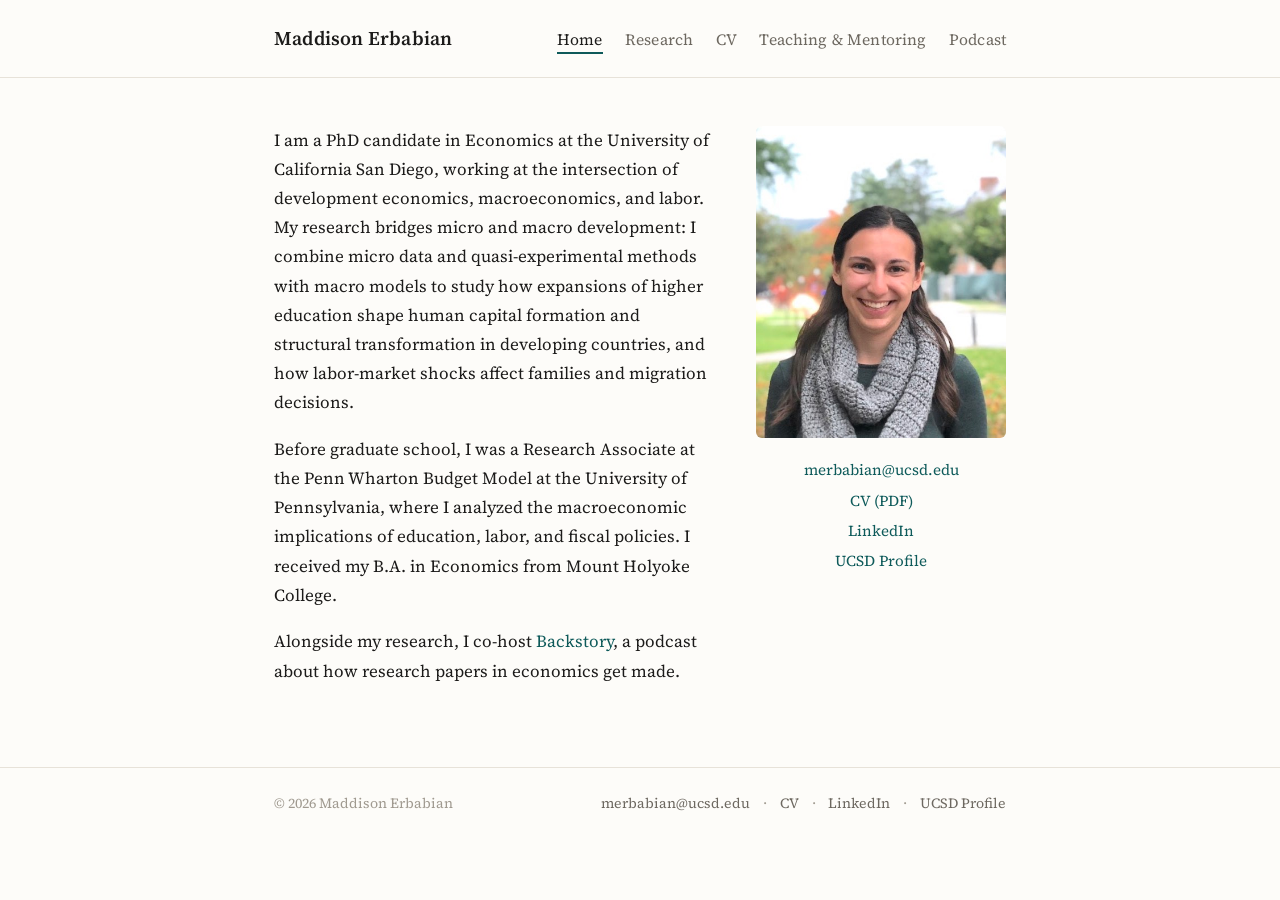
==== index.html @ f3ff4b71 "Add files via upload" ====
<!DOCTYPE html>
<html lang="en">
<head>
<meta charset="utf-8">
<meta name="viewport" content="width=device-width, initial-scale=1">
<title>Maddison Erbabian — Economics PhD Candidate, UC San Diego</title>
<meta name="description" content="Maddison Erbabian is an Economics PhD candidate at UC San Diego working on micro to macro development: higher education expansion, human capital formation, and structural transformation in developing countries.">
<link rel="canonical" href="https://maddisonerbabian.github.io/">
<meta property="og:title" content="Maddison Erbabian — Economics PhD Candidate, UC San Diego">
<meta property="og:description" content="Research in development economics, macroeconomics, and labor: higher education expansion, human capital formation, and structural transformation.">
<meta property="og:url" content="https://maddisonerbabian.github.io/">
<meta property="og:type" content="profile">
<meta property="og:image" content="https://maddisonerbabian.github.io/images/maddison-erbabian.jpg">
<link rel="preconnect" href="https://fonts.googleapis.com">
<link rel="preconnect" href="https://fonts.gstatic.com" crossorigin>
<link href="https://fonts.googleapis.com/css2?family=Source+Serif+4:ital,opsz,wght@0,8..60,400..700;1,8..60,400..700&display=swap" rel="stylesheet">
<link rel="stylesheet" href="style.css">
<script type="application/ld+json">
{
  "@context": "https://schema.org",
  "@type": "Person",
  "name": "Maddison Erbabian",
  "alternateName": "Maddie Erbabian",
  "jobTitle": "PhD Candidate in Economics",
  "email": "mailto:merbabian@ucsd.edu",
  "url": "https://maddisonerbabian.github.io/",
  "image": "https://maddisonerbabian.github.io/images/maddison-erbabian.jpg",
  "affiliation": {
    "@type": "CollegeOrUniversity",
    "name": "University of California San Diego"
  },
  "alumniOf": [
    { "@type": "CollegeOrUniversity", "name": "Mount Holyoke College" }
  ],
  "knowsAbout": ["Macro Development", "Development Economics", "Macroeconomics", "Labor Economics", "Higher Education", "Human Capital", "Structural Transformation"],
  "sameAs": [
    "https://www.linkedin.com/in/maddison-erbabian/",
    "https://economics.ucsd.edu/graduate-program/about/grad-profiles/cohort-2022/erbabian-maddie.html",
    "https://budgetmodel.wharton.upenn.edu/a/maddison-erbabian/",
    "https://sites.google.com/view/maddisonerbabian/"
  ]
}
</script>
</head>
<body>

<header>
  <div class="container header-inner">
    <div class="site-name"><a href="index.html">Maddison Erbabian</a></div>
    <nav>
      <ul>
        <li><a href="index.html" class="active">Home</a></li>
        <li><a href="research.html">Research</a></li>
        <li><a href="files/Maddison_Erbabian_CV.pdf">CV</a></li>
        <li><a href="teaching.html">Teaching &amp; Mentoring</a></li>
        <li><a href="podcast.html">Podcast</a></li>
      </ul>
    </nav>
  </div>
</header>

<main>
  <div class="container">
    <div class="home-grid">
      <div>
        <p>I am a PhD candidate in Economics at the University of California San Diego, working at the intersection of development economics, macroeconomics, and labor. My research bridges micro and macro development: I combine micro data and quasi-experimental methods with macro models to study how expansions of higher education shape human capital formation and structural transformation in developing countries, and how labor-market shocks affect families and migration decisions.</p>
        <p>Before graduate school, I was a Research Associate at the Penn Wharton Budget Model at the University of Pennsylvania, where I analyzed the macroeconomic implications of education, labor, and fiscal policies. I received my B.A. in Economics from Mount Holyoke College.</p>
        <p>Alongside my research, I co-host <a href="podcast.html">Backstory</a>, a podcast about how research papers in economics get made.</p>

        <!-- NEWS BLOCK — removed 2026-07-23 at Maddie's request (felt too flashy for now).
             To bring it back, uncomment this block; the .news styles are still in style.css.
        <div class="news">
          <strong>News</strong>
          <p>July 2026 — <em>Love in the Time of Zika</em> (with C. Austin Davis, Gaurav Khanna, and Margaret J. Lay) is being presented at the NBER Summer Institute, Children and Families meeting.</p>
        </div>
        -->
      </div>

      <div class="portrait-col">
        <img class="portrait" src="images/maddison-erbabian.jpg" alt="Portrait of Maddison Erbabian">
        <div class="sidebar-contact">
          <a href="mailto:merbabian@ucsd.edu">merbabian@ucsd.edu</a><br>
          <a href="files/Maddison_Erbabian_CV.pdf">CV (PDF)</a><br>
          <a href="https://www.linkedin.com/in/maddison-erbabian/">LinkedIn</a><br>
          <a href="https://economics.ucsd.edu/graduate-program/about/grad-profiles/cohort-2022/erbabian-maddie.html">UCSD Profile</a>
        </div>
      </div>
    </div>
  </div>
</main>

<footer>
  <div class="container header-inner">
    <div>&copy; 2026 Maddison Erbabian</div>
    <div class="footer-links">
      <a href="mailto:merbabian@ucsd.edu">merbabian@ucsd.edu</a>
      <a href="files/Maddison_Erbabian_CV.pdf">CV</a>
      <a href="https://www.linkedin.com/in/maddison-erbabian/">LinkedIn</a>
      <a href="https://economics.ucsd.edu/graduate-program/about/grad-profiles/cohort-2022/erbabian-maddie.html">UCSD Profile</a>
    </div>
  </div>
</footer>

</body>
</html>
---- style.css ----
/* Maddison Erbabian — academic website */

:root {
  --bg: #fdfcf9;
  --ink: #1c1b1a;
  --muted: #6d6860;
  --faint: #a09a90;
  --accent: #0e5a5a;
  --accent-dark: #093f3f;
  --rule: #e7e2d9;
  --serif: "Source Serif 4", Georgia, "Times New Roman", serif;
}

* { margin: 0; padding: 0; box-sizing: border-box; }

html { scroll-behavior: smooth; }

body {
  font-family: var(--serif);
  font-size: 1.06rem;
  line-height: 1.72;
  color: var(--ink);
  background: var(--bg);
  -webkit-font-smoothing: antialiased;
}

.container {
  max-width: 780px;
  margin: 0 auto;
  padding: 0 1.5rem;
}

/* ---------- Header / nav ---------- */

header {
  border-bottom: 1px solid var(--rule);
  padding: 1.4rem 0 1.3rem;
}

.header-inner {
  display: flex;
  align-items: baseline;
  justify-content: space-between;
  flex-wrap: wrap;
  gap: 0.5rem 1.5rem;
}

.site-name {
  font-size: 1.22rem;
  font-weight: 600;
  letter-spacing: 0.01em;
}

.site-name a {
  color: var(--ink);
  text-decoration: none;
}

nav ul {
  display: flex;
  flex-wrap: wrap;
  gap: 1.4rem;
  list-style: none;
}

nav a {
  color: var(--muted);
  text-decoration: none;
  font-size: 0.98rem;
  letter-spacing: 0.01em;
  padding-bottom: 2px;
  border-bottom: 2px solid transparent;
  transition: color 0.15s ease, border-color 0.15s ease;
}

nav a:hover { color: var(--accent); }

nav a.active {
  color: var(--ink);
  border-bottom-color: var(--accent);
}

/* ---------- Main ---------- */

main { padding: 3rem 0 4rem; }

h1 {
  font-size: 1.9rem;
  font-weight: 600;
  line-height: 1.25;
  margin-bottom: 1.6rem;
  letter-spacing: -0.01em;
}

h2 {
  font-size: 1.28rem;
  font-weight: 600;
  margin: 2.6rem 0 1.1rem;
  padding-bottom: 0.45rem;
  border-bottom: 1px solid var(--rule);
  letter-spacing: 0.01em;
}

h2:first-of-type { margin-top: 0; }

h3 {
  font-size: 1.05rem;
  font-weight: 600;
  color: var(--muted);
  margin: 1.8rem 0 0.8rem;
  text-transform: uppercase;
  letter-spacing: 0.07em;
  font-size: 0.88rem;
}

p { margin-bottom: 1.1rem; }

a {
  color: var(--accent);
  text-decoration: none;
  transition: color 0.15s ease;
}

a:hover { color: var(--accent-dark); text-decoration: underline; }

/* ---------- Home ---------- */

.home-grid {
  display: grid;
  grid-template-columns: 1fr 250px;
  gap: 2.8rem;
  align-items: start;
}

.portrait {
  width: 100%;
  border-radius: 6px;
  display: block;
}

.portrait-caption {
  font-size: 0.85rem;
  color: var(--faint);
  margin-top: 0.6rem;
  text-align: center;
}

.sidebar-contact {
  margin-top: 1.1rem;
  font-size: 0.95rem;
  line-height: 2;
  text-align: center;
}

.footer-links {
  display: flex;
  flex-wrap: wrap;
  align-items: center;
  gap: 0.8rem;
}

.footer-links a { color: var(--muted); }

.footer-links a + a::before {
  content: "\00B7";
  color: var(--faint);
  display: inline-block;
  margin-right: 0.8rem;
}

.footer-links a:hover { color: var(--accent); }

.contact-line {
  margin-top: 1.6rem;
  padding-top: 1.2rem;
  border-top: 1px solid var(--rule);
  font-size: 0.98rem;
  color: var(--muted);
}

.contact-line a { white-space: nowrap; }

.links-row {
  margin-top: 0.5rem;
  font-size: 0.98rem;
}

.links-row a { margin-right: 1.3rem; }

.news {
  margin-top: 2.4rem;
  background: #f5f2ea;
  border-left: 3px solid var(--accent);
  border-radius: 0 6px 6px 0;
  padding: 1rem 1.3rem;
  font-size: 0.99rem;
}

.news strong {
  display: block;
  font-size: 0.82rem;
  text-transform: uppercase;
  letter-spacing: 0.08em;
  color: var(--accent);
  margin-bottom: 0.35rem;
}

.news p { margin-bottom: 0.4rem; }
.news p:last-child { margin-bottom: 0; }

/* ---------- Research ---------- */

.paper { margin-bottom: 1.7rem; }

.paper-title {
  font-weight: 600;
  font-size: 1.06rem;
  line-height: 1.45;
}

.paper-title a { color: var(--ink); }
.paper-title a:hover { color: var(--accent); }

.paper-authors {
  color: var(--muted);
  font-size: 0.97rem;
  margin-top: 0.1rem;
}

.paper-note {
  font-style: italic;
  color: var(--muted);
  font-size: 0.94rem;
  margin-top: 0.15rem;
}

.paper-links {
  font-size: 0.92rem;
  margin-top: 0.25rem;
}

.paper-links a {
  margin-right: 0.9rem;
  border: 1px solid var(--rule);
  border-radius: 4px;
  padding: 0.1rem 0.55rem;
  color: var(--accent);
  transition: border-color 0.15s ease, background 0.15s ease;
}

.paper-links a:hover {
  text-decoration: none;
  border-color: var(--accent);
  background: #f2f7f7;
}

.policy-list { list-style: none; }

.policy-list li {
  margin-bottom: 0.9rem;
  padding-left: 1.1rem;
  text-indent: -1.1rem;
  font-size: 0.99rem;
}

.policy-list .venue { color: var(--muted); font-style: italic; }

/* ---------- Teaching ---------- */

.item { margin-bottom: 1.3rem; }

.item-title { font-weight: 600; }

.item-detail { color: var(--muted); font-size: 0.97rem; }

.award {
  color: var(--accent-dark);
  font-size: 0.95rem;
  font-style: italic;
}

/* ---------- Podcast ---------- */

.podcast-links { margin-top: 1.4rem; }

.podcast-links a {
  display: inline-block;
  border: 1px solid var(--rule);
  border-radius: 6px;
  padding: 0.45rem 1.1rem;
  margin: 0 0.8rem 0.8rem 0;
  color: var(--accent);
  font-size: 0.98rem;
  transition: border-color 0.15s ease, background 0.15s ease;
}

.podcast-links a:hover {
  text-decoration: none;
  border-color: var(--accent);
  background: #f2f7f7;
}

/* ---------- Footer ---------- */

footer {
  border-top: 1px solid var(--rule);
  padding: 1.4rem 0 2rem;
  font-size: 0.88rem;
  color: var(--faint);
}

footer .header-inner { align-items: center; }

/* ---------- Mobile ---------- */

@media (max-width: 640px) {
  .home-grid {
    grid-template-columns: 1fr;
    gap: 2rem;
  }

  .home-grid .portrait-col {
    order: -1;
    max-width: 240px;
  }

  main { padding: 2.2rem 0 3rem; }

  h1 { font-size: 1.6rem; }

  nav ul { gap: 1rem; }
}
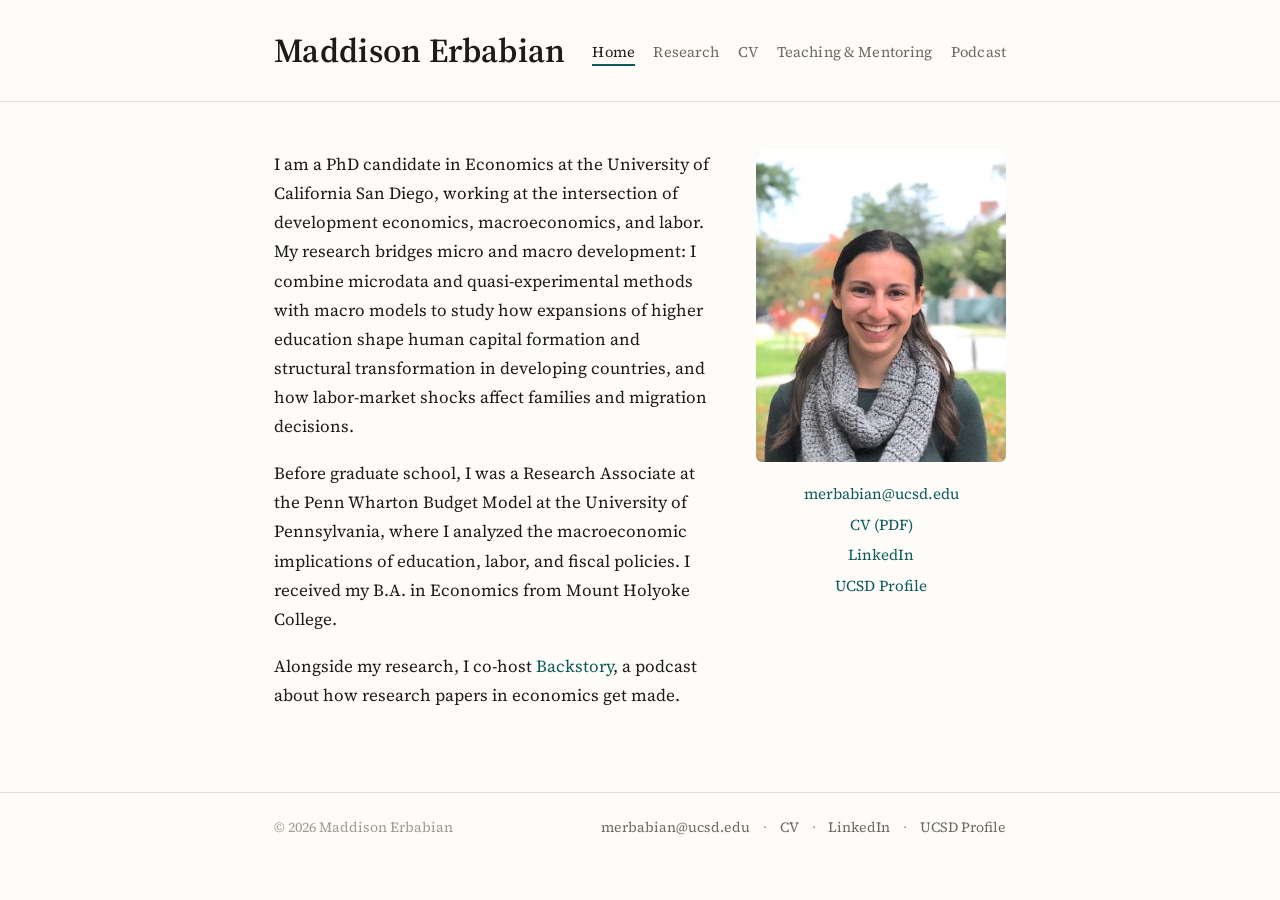
==== commit 3c73a9ef: "Update CV; retitle JMP to 'Degrees of Structural Transformation'; microdata one word Co-Authored-By:" ====
--- a/index.html
+++ b/index.html
@@ -63,7 +63,7 @@
   <div class="container">
     <div class="home-grid">
       <div>
-        <p>I am a PhD candidate in Economics at the University of California San Diego, working at the intersection of development economics, macroeconomics, and labor. My research bridges micro and macro development: I combine micro data and quasi-experimental methods with macro models to study how expansions of higher education shape human capital formation and structural transformation in developing countries, and how labor-market shocks affect families and migration decisions.</p>
+        <p>I am a PhD candidate in Economics at the University of California San Diego, working at the intersection of development economics, macroeconomics, and labor. My research bridges micro and macro development: I combine microdata and quasi-experimental methods with macro models to study how expansions of higher education shape human capital formation and structural transformation in developing countries, and how labor-market shocks affect families and migration decisions.</p>
         <p>Before graduate school, I was a Research Associate at the Penn Wharton Budget Model at the University of Pennsylvania, where I analyzed the macroeconomic implications of education, labor, and fiscal policies. I received my B.A. in Economics from Mount Holyoke College.</p>
         <p>Alongside my research, I co-host <a href="podcast.html">Backstory</a>, a podcast about how research papers in economics get made.</p>
 
--- a/style.css
+++ b/style.css
@@ -39,14 +39,14 @@
 
 .header-inner {
   display: flex;
-  align-items: baseline;
+  align-items: center;
   justify-content: space-between;
   flex-wrap: wrap;
   gap: 0.5rem 1.5rem;
 }
 
 .site-name {
-  font-size: 1.22rem;
+  font-size: 2.1rem;
   font-weight: 600;
   letter-spacing: 0.01em;
 }
@@ -59,14 +59,14 @@
 nav ul {
   display: flex;
   flex-wrap: wrap;
-  gap: 1.4rem;
+  gap: 1.15rem;
   list-style: none;
 }
 
 nav a {
   color: var(--muted);
   text-decoration: none;
-  font-size: 0.98rem;
+  font-size: 0.92rem;
   letter-spacing: 0.01em;
   padding-bottom: 2px;
   border-bottom: 2px solid transparent;
@@ -328,5 +328,7 @@
 
   h1 { font-size: 1.6rem; }
 
+  .site-name { font-size: 1.6rem; }
+
   nav ul { gap: 1rem; }
 }
